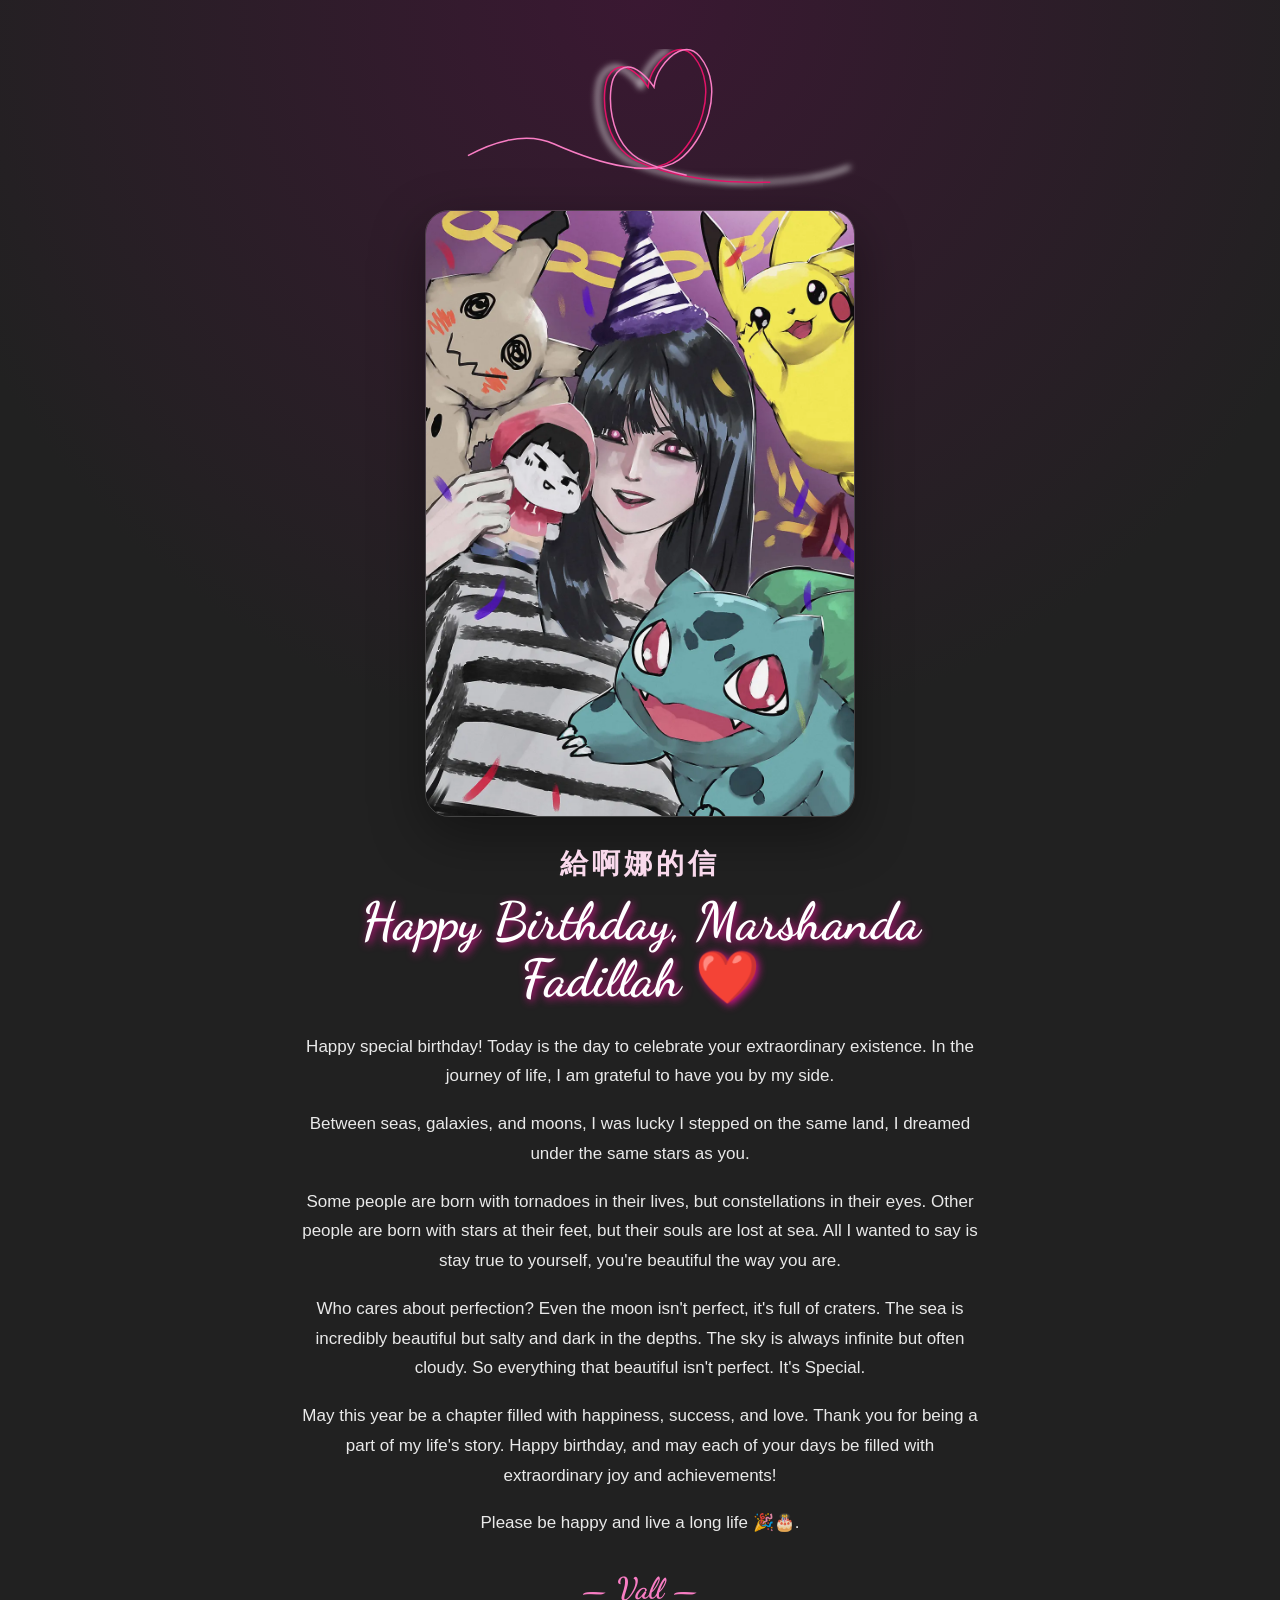
==== Birthday.html @ 4452c859 "Add files via upload Publish 給啊娜的信" ====
<!DOCTYPE html>
<html lang="en">
  <head>
    <meta charset="UTF-8" />
    <meta name="viewport" content="width=device-width, initial-scale=1" />
    <meta name="theme-color" content="#212121" />
    <meta
      name="description"
      content="A special birthday message for Marshanda Fadillah."
    />
    <title>給啊娜的信</title>
    <link rel="stylesheet" href="text.css" />
  </head>
  <body>
    <main class="loading">
      <svg aria-hidden="true" version="1.1" id="Layer_1" xmlns="http://www.w3.org/2000/svg" x="0px" y="0px" width="500" height="200" viewBox="0 0 334 120">
        <filter id="blur-filter" x="-1" y="0" width="200" height="200">
          <feGaussianBlur in="SourceGraphic" stdDeviation="2" />
        </filter>
        <path
          class="linear-1"
          fill="none"
          stroke="#E21393"
          stroke-miterlimit="10"
          d="M31.333,90c0,0,38-29.333,69.333-15.333S167.333,97.333,184,85.333
  s31.638-47.49,14-69c-8.615-10.506-19.829-1.669-26,7.667c-3.619,5.474-4.667,12.667-4.667,12.667S151.637,12.315,141,29.333
  c-5,8-5.667,45.333,19.333,57C204.574,106.979,286.928,102.42,310,88"
        />
        <path
          class="linear-1"
          fill="none"
          stroke="#F97DC4"
          stroke-miterlimit="10"
          d="M32.333,90c0,0,38-29.333,69.333-15.333S168.333,97.333,185,85.333
  s31.638-47.49,14-69c-8.615-10.506-19.829-1.669-26,7.667c-3.619,5.474-4.667,12.667-4.667,12.667S152.637,12.315,142,29.333
  c-5,8-5.667,45.333,19.333,57C205.574,106.979,287.928,102.42,311,88"
        />
        <path
          class="linear-3"
          fill="none"
          stroke="#E21367"
          stroke-miterlimit="10"
          d="M36.333,90c0,0,38-29.333,69.333-15.333S172.333,97.333,189,85.333
  s31.638-47.49,14-69c-8.615-10.506-19.829-1.669-26,7.667c-3.619,5.474-4.667,12.667-4.667,12.667S156.637,12.315,146,29.333
  c-5,8-5.667,45.333,19.333,57C209.574,106.979,291.928,102.42,315,88"
        />
        <path
          class="linear-4"
          fill="none"
          stroke="#F97DC4"
          stroke-miterlimit="10"
          d="M40.333,90c0,0,38-29.333,69.333-15.333S176.333,97.333,193,85.333
  s31.638-47.49,14-69c-8.615-10.506-19.829-1.669-26,7.667c-3.619,5.474-4.667,12.667-4.667,12.667S160.637,12.315,150,29.333
  c-5,8-5.667,45.333,19.333,57C213.574,106.979,295.928,102.42,319,88"
        />
      </svg>
      <img
        src="Illustration.webp"
        width="990"
        height="1400"
        alt="Birthday illustration with Pokémon characters"
      />
      <p class="project-title" lang="zh-Hant">給啊娜的信</p>
      <h1>Happy Birthday, Marshanda Fadillah ❤️</h1>
      <article class="message">
        <p>Happy special birthday! Today is the day to celebrate your extraordinary existence. In the journey of life, I am grateful to have you by my side.</p>
        <p>Between seas, galaxies, and moons, I was lucky I stepped on the same land, I dreamed under the same stars as you.</p>
        <p>Some people are born with tornadoes in their lives, but constellations in their eyes. Other people are born with stars at their feet, but their souls are lost at sea. All I wanted to say is stay true to yourself, you're beautiful the way you are.</p>
        <p>Who cares about perfection? Even the moon isn't perfect, it's full of craters. The sea is incredibly beautiful but salty and dark in the depths. The sky is always infinite but often cloudy. So everything that beautiful isn't perfect. It's Special.</p>
        <p>May this year be a chapter filled with happiness, success, and love. Thank you for being a part of my life's story. Happy birthday, and may each of your days be filled with extraordinary joy and achievements!</p>
        <p>Please be happy and live a long life 🎉🎂.</p>
      </article>
      <h3>— Vall —</h3>
    </main>
  </body>
</html>
---- text.css ----
@import url("https://fonts.googleapis.com/css2?family=Dancing+Script:wght@600;700&display=swap");

:root {
  color-scheme: dark;
}

* {
  box-sizing: border-box;
}

body {
  min-height: 100vh;
  margin: 0;
  background: radial-gradient(circle at top, #3a1832 0%, #212121 42%);
  color: #fff;
  font-family: Arial, sans-serif;
  text-align: center;
}

.loading {
  width: 100%;
  max-width: 760px;
  margin: 0 auto;
  padding: 22px 22px 48px;
}

.loading svg {
  display: block;
  width: min(100%, 500px);
  height: auto;
  margin: 0 auto -12px;
}

.loading .linear-1 {
  stroke-dasharray: 281;
  animation: dash 6s infinite linear forwards;
}

.loading .linear-2 {
  stroke-dasharray: 300;
  animation: dash 5s infinite linear forwards;
}

.loading .linear-3 {
  stroke-dasharray: 340;
  animation: dash 4s infinite linear forwards;
}

.loading .linear-4 {
  stroke-dasharray: 400;
  animation: dash 3s infinite linear forwards;
}

svg path.linear-1 {
  stroke: #fff;
  filter: url(#blur-filter);
}

@keyframes dash {
  from {
    stroke-dashoffset: 814;
  }
  to {
    stroke-dashoffset: -814;
  }
}

img {
  display: block;
  width: min(78vw, 430px);
  height: auto;
  margin: 0 auto 28px;
  border: 1px solid rgba(255, 255, 255, 0.16);
  border-radius: 24px;
  box-shadow: 0 18px 54px rgba(0, 0, 0, 0.38);
}

h1,
h3 {
  font-family: "Dancing Script", cursive;
}

.project-title {
  margin: 0 0 10px;
  color: #f9d9ec;
  font-family: Georgia, "Times New Roman", serif;
  font-size: clamp(20px, 4vw, 28px);
  font-weight: 700;
  letter-spacing: 0.15em;
}

h1 {
  margin: 0 0 24px;
  font-size: clamp(32px, 6vw, 52px);
  line-height: 1.1;
  text-shadow: 2px 2px 8px #e21393;
}

.message {
  max-width: 680px;
  margin: 0 auto;
  color: rgba(255, 255, 255, 0.9);
  font-size: clamp(15px, 2.5vw, 17px);
  line-height: 1.75;
}

.message p {
  margin: 0 0 18px;
}

h3 {
  margin: 32px 0 0;
  color: #f97dc4;
  font-size: 30px;
}

@media (max-width: 520px) {
  .loading {
    padding-right: 16px;
    padding-left: 16px;
  }

  img {
    width: min(88vw, 430px);
    border-radius: 18px;
  }
}

@media (prefers-reduced-motion: reduce) {
  .loading path {
    animation: none !important;
  }
}
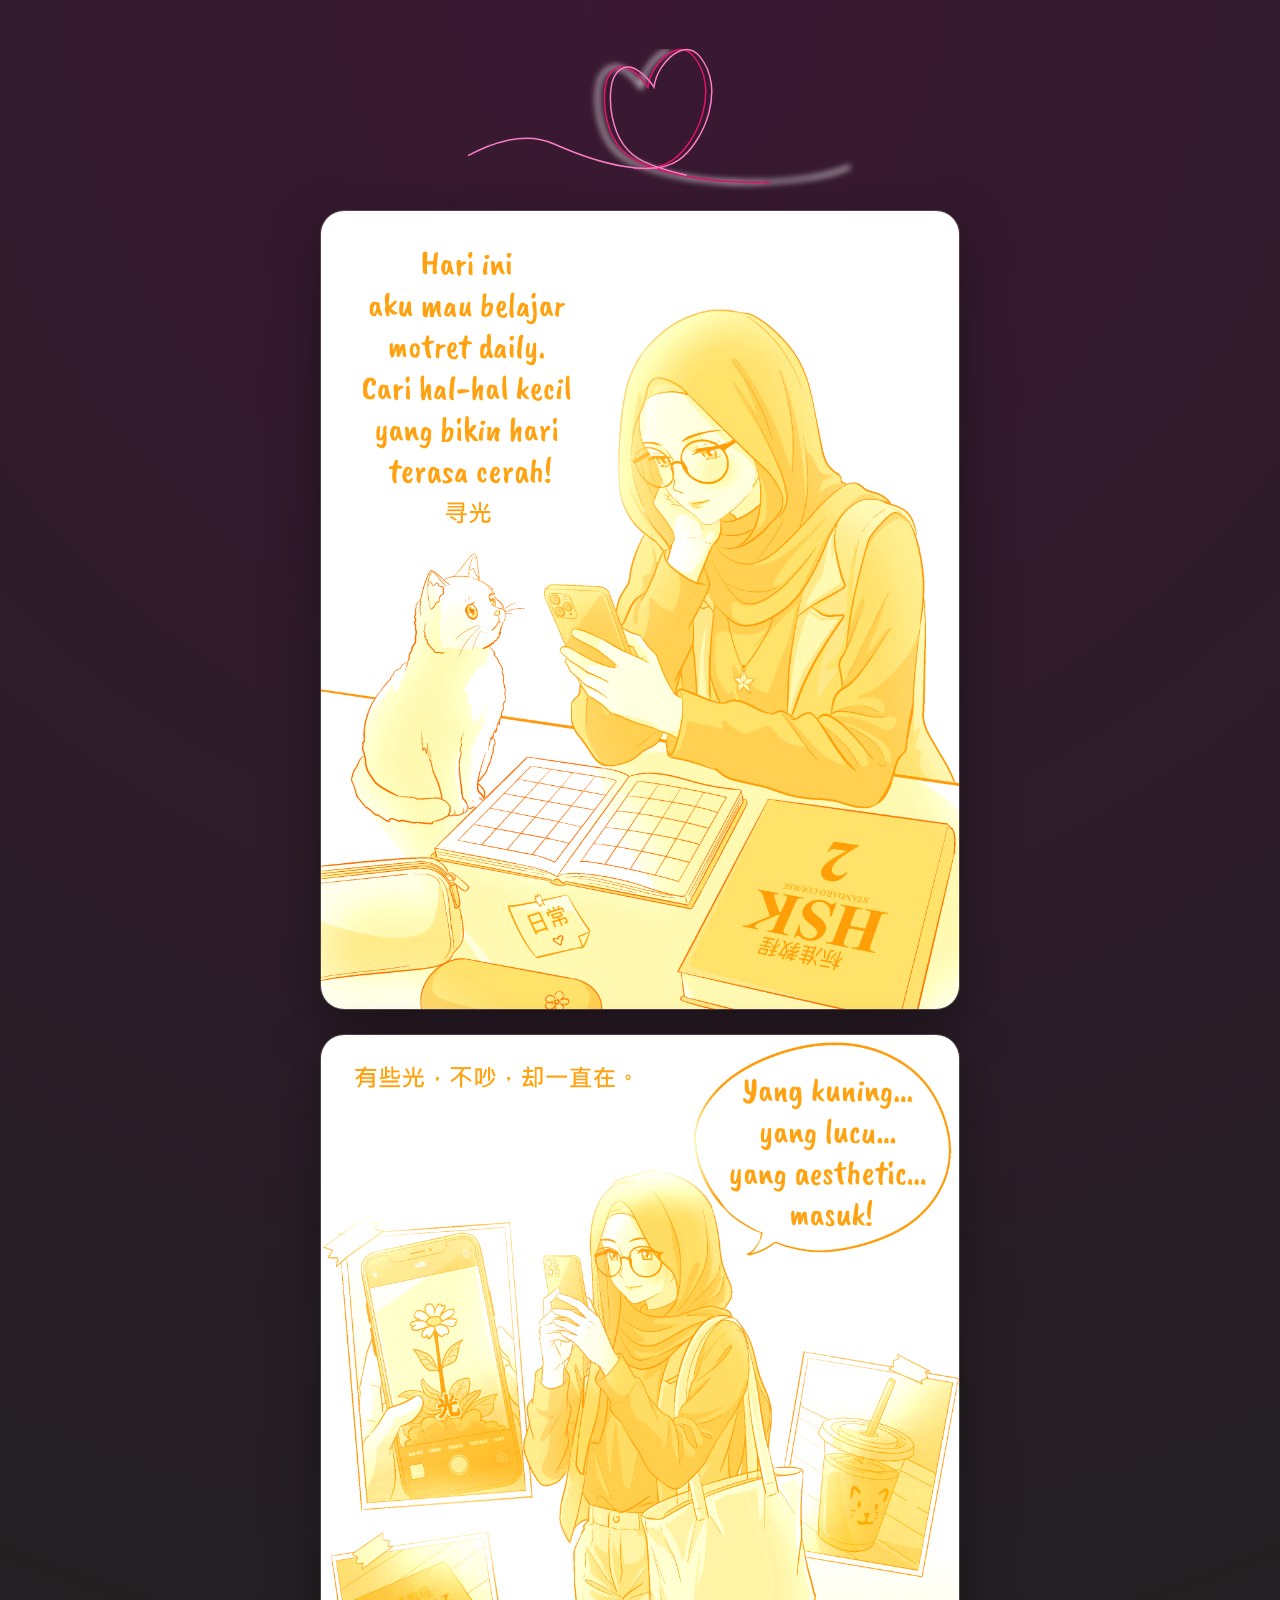
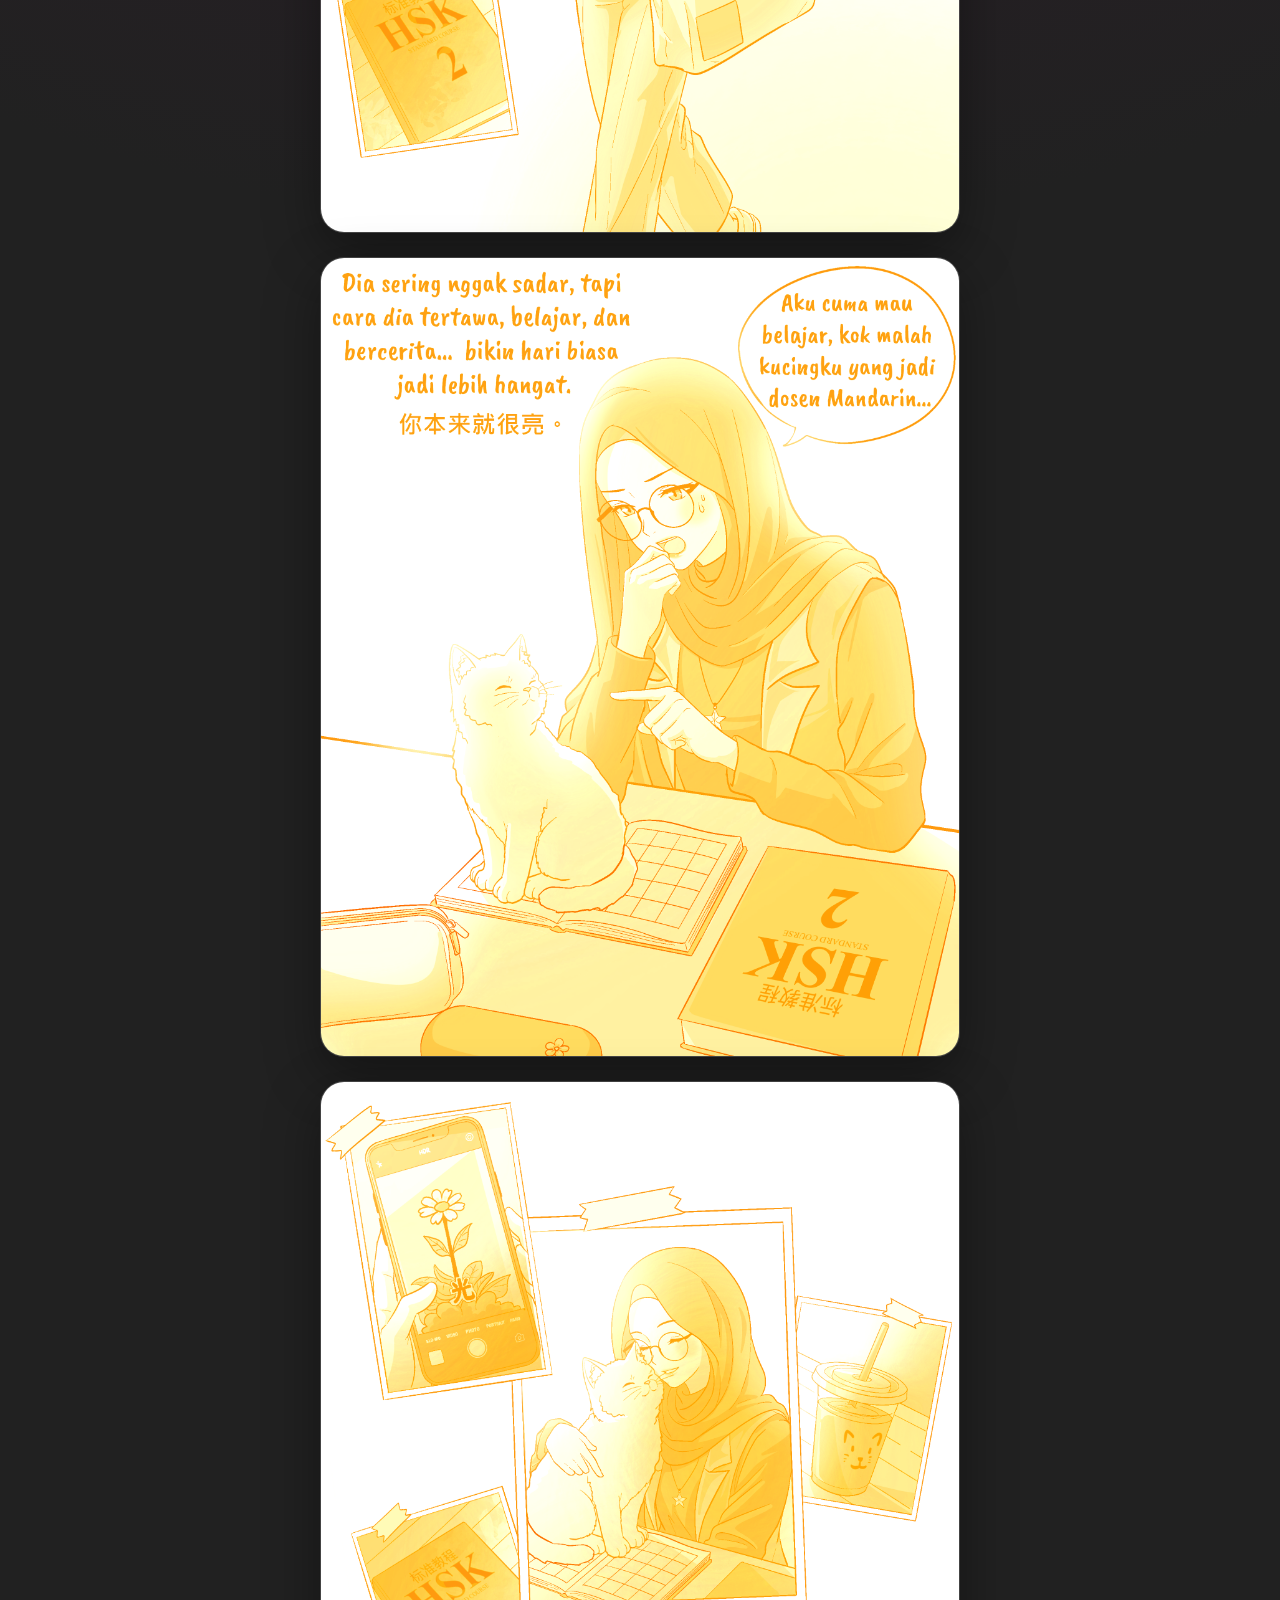
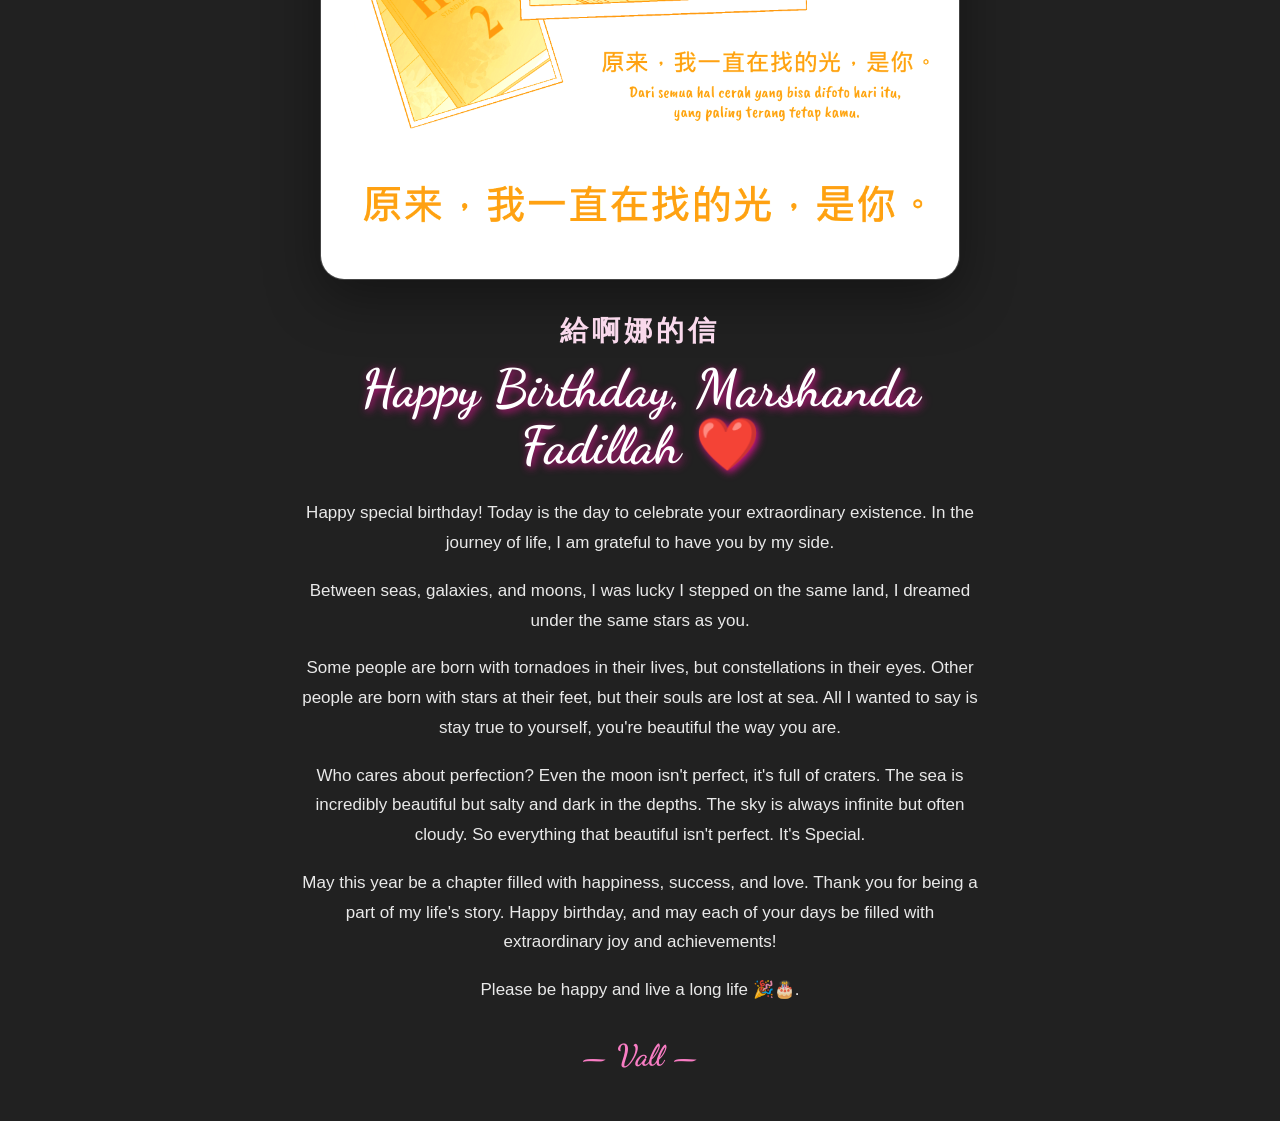
==== commit edaefc3e: "Ganti ilustrasi dengan empat panel komik" ====
--- a/Birthday.html
+++ b/Birthday.html
@@ -54,12 +54,44 @@
   c-5,8-5.667,45.333,19.333,57C213.574,106.979,295.928,102.42,319,88"
         />
       </svg>
-      <img
-        src="Illustration.webp"
-        width="990"
-        height="1400"
-        alt="Birthday illustration with Pokémon characters"
-      />
+      <section class="comic-panels" aria-label="Komik empat panel">
+        <img
+          class="comic-panel"
+          src="panel-1.png"
+          width="2048"
+          height="2560"
+          alt="Panel 1 dari 4"
+          fetchpriority="high"
+          decoding="async"
+        />
+        <img
+          class="comic-panel"
+          src="panel-2.png"
+          width="2048"
+          height="2560"
+          alt="Panel 2 dari 4"
+          loading="lazy"
+          decoding="async"
+        />
+        <img
+          class="comic-panel"
+          src="panel-3.png"
+          width="2048"
+          height="2560"
+          alt="Panel 3 dari 4"
+          loading="lazy"
+          decoding="async"
+        />
+        <img
+          class="comic-panel"
+          src="panel-4.png"
+          width="2048"
+          height="2560"
+          alt="Panel 4 dari 4"
+          loading="lazy"
+          decoding="async"
+        />
+      </section>
       <p class="project-title" lang="zh-Hant">給啊娜的信</p>
       <h1>Happy Birthday, Marshanda Fadillah ❤️</h1>
       <article class="message">
--- a/text.css
+++ b/text.css
@@ -65,11 +65,18 @@
   }
 }
 
-img {
+.comic-panels {
+  display: grid;
+  gap: 24px;
+  width: min(100%, 640px);
+  margin: 0 auto 32px;
+}
+
+.comic-panel {
   display: block;
-  width: min(78vw, 430px);
+  width: 100%;
   height: auto;
-  margin: 0 auto 28px;
+  margin: 0;
   border: 1px solid rgba(255, 255, 255, 0.16);
   border-radius: 24px;
   box-shadow: 0 18px 54px rgba(0, 0, 0, 0.38);
@@ -120,8 +127,11 @@
     padding-left: 16px;
   }
 
-  img {
-    width: min(88vw, 430px);
+  .comic-panels {
+    gap: 16px;
+  }
+
+  .comic-panel {
     border-radius: 18px;
   }
 }
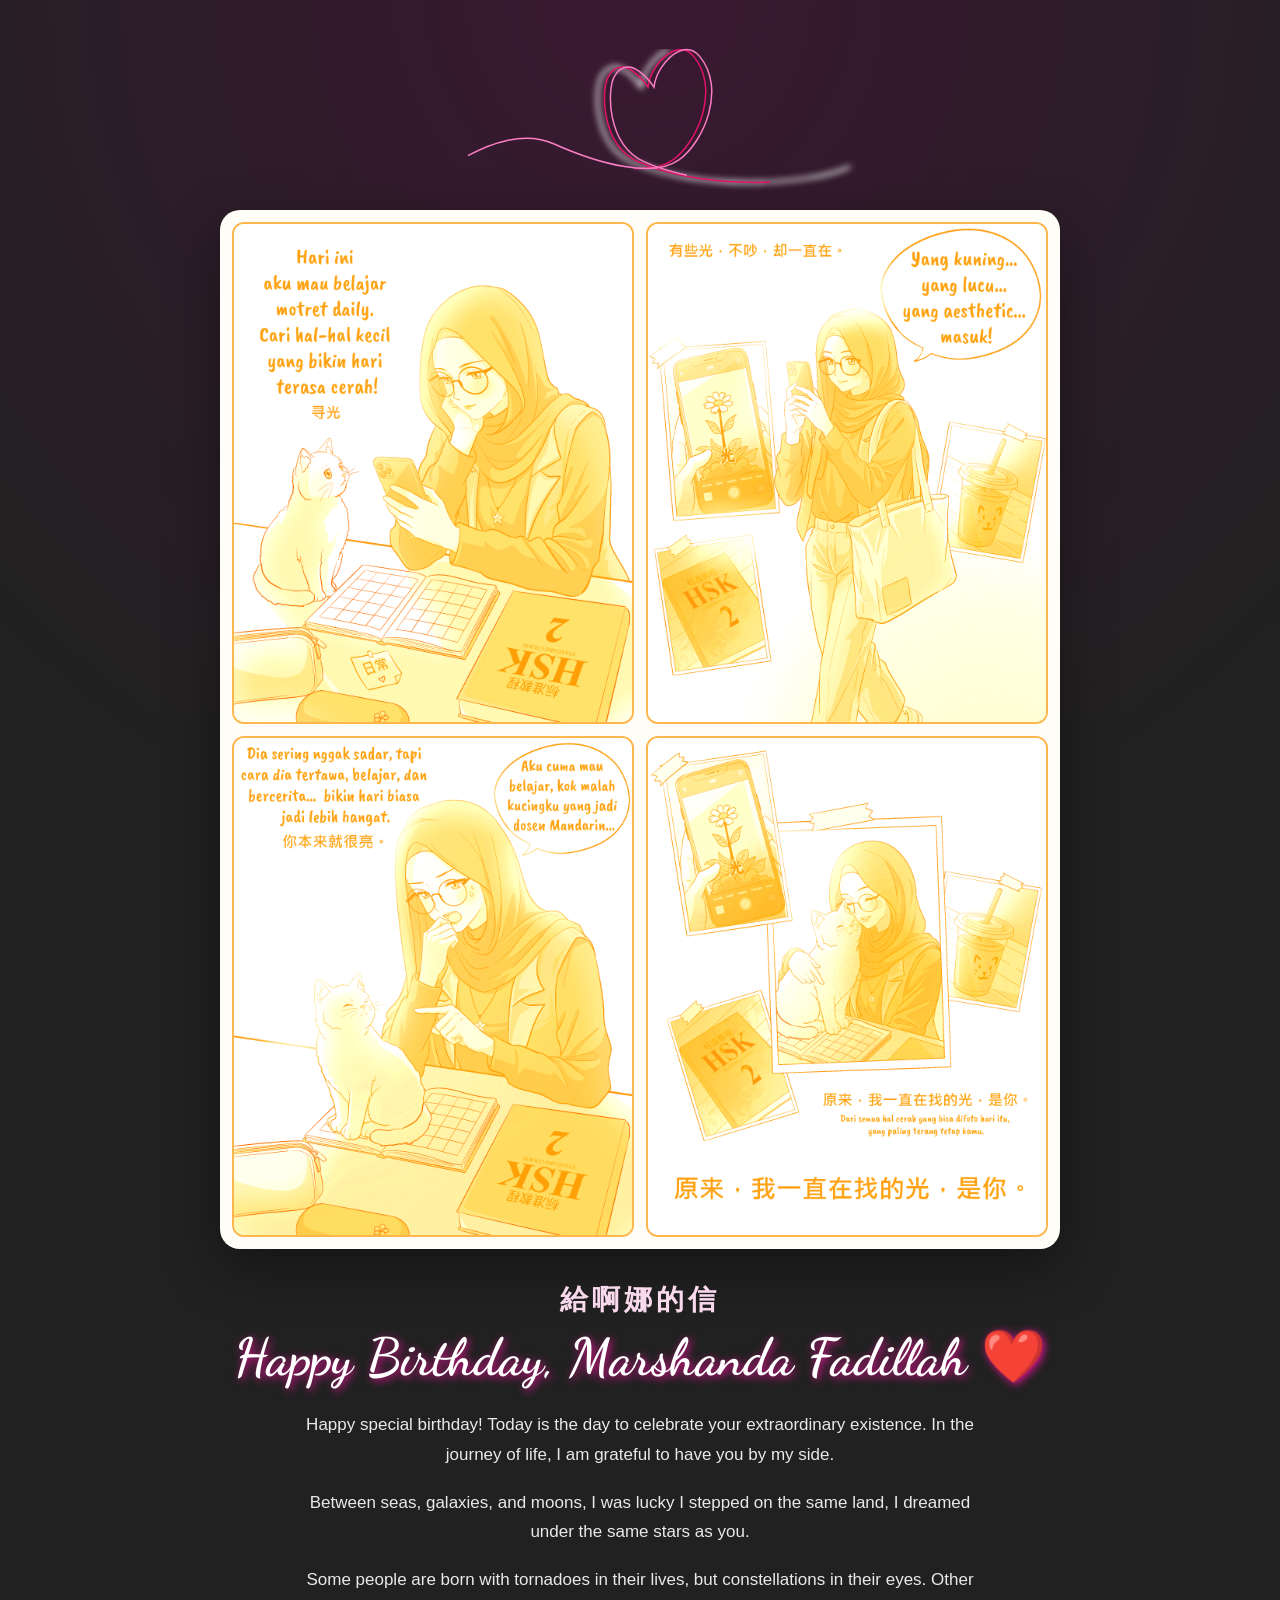
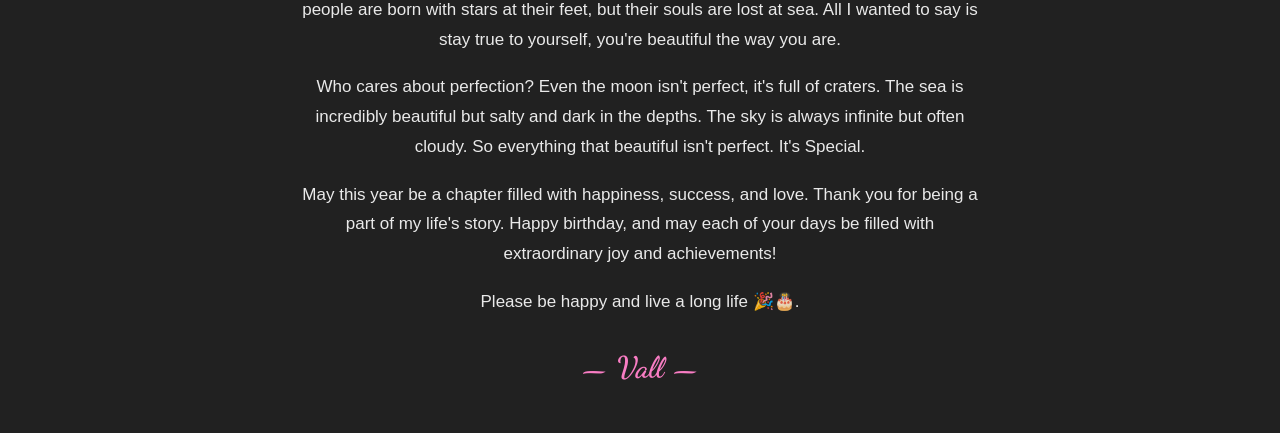
==== commit b4884c4a: "Segarkan cache stylesheet komik" ====
--- a/Birthday.html
+++ b/Birthday.html
@@ -9,7 +9,7 @@
       content="A special birthday message for Marshanda Fadillah."
     />
     <title>給啊娜的信</title>
-    <link rel="stylesheet" href="text.css" />
+    <link rel="stylesheet" href="text.css?v=20260722-2" />
   </head>
   <body>
     <main class="loading">
--- a/text.css
+++ b/text.css
@@ -19,7 +19,7 @@
 
 .loading {
   width: 100%;
-  max-width: 760px;
+  max-width: 960px;
   margin: 0 auto;
   padding: 22px 22px 48px;
 }
@@ -67,9 +67,14 @@
 
 .comic-panels {
   display: grid;
-  gap: 24px;
-  width: min(100%, 640px);
+  grid-template-columns: repeat(2, minmax(0, 1fr));
+  gap: 12px;
+  width: min(100%, 840px);
   margin: 0 auto 32px;
+  padding: 12px;
+  border-radius: 20px;
+  background: #fffdf7;
+  box-shadow: 0 18px 54px rgba(0, 0, 0, 0.38);
 }
 
 .comic-panel {
@@ -77,9 +82,8 @@
   width: 100%;
   height: auto;
   margin: 0;
-  border: 1px solid rgba(255, 255, 255, 0.16);
-  border-radius: 24px;
-  box-shadow: 0 18px 54px rgba(0, 0, 0, 0.38);
+  border: 2px solid rgba(255, 156, 10, 0.72);
+  border-radius: 12px;
 }
 
 h1,
@@ -128,11 +132,14 @@
   }
 
   .comic-panels {
-    gap: 16px;
+    gap: 6px;
+    padding: 6px;
+    border-radius: 12px;
   }
 
   .comic-panel {
-    border-radius: 18px;
+    border-width: 1px;
+    border-radius: 6px;
   }
 }
 
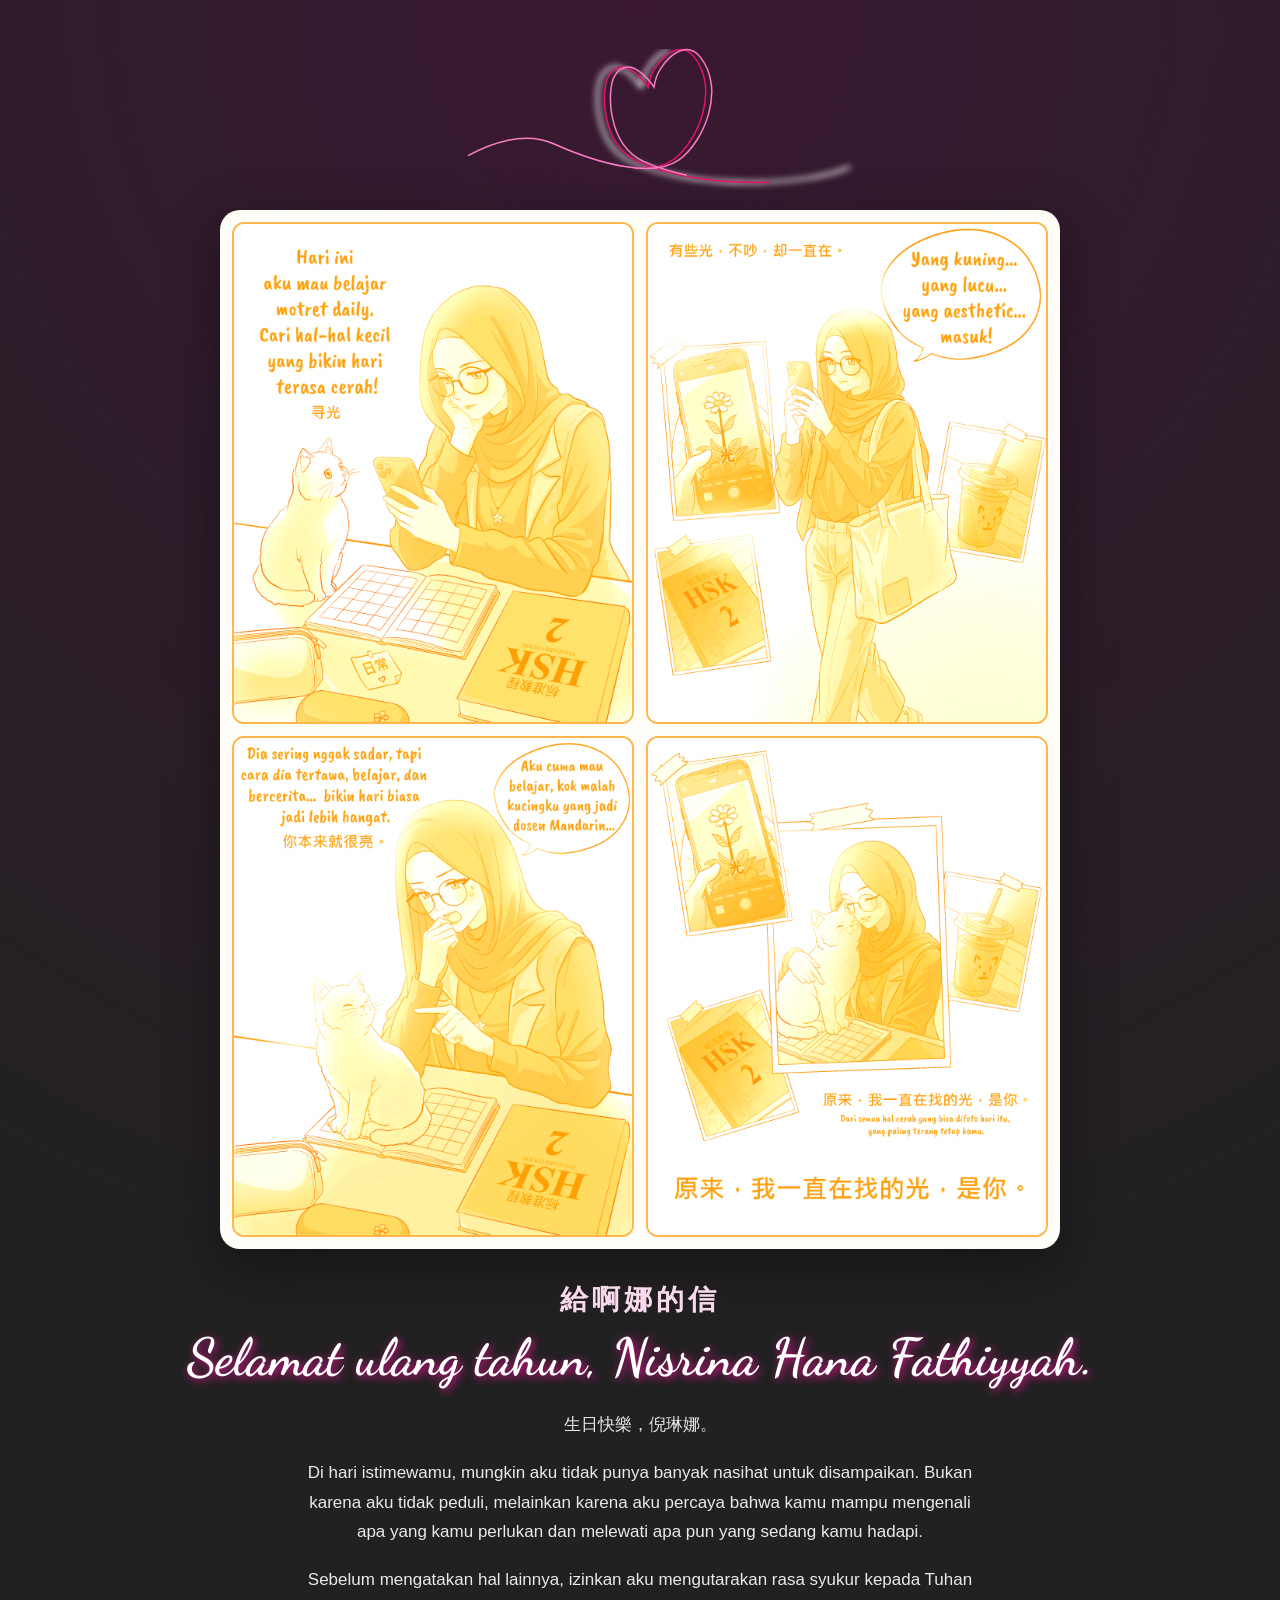
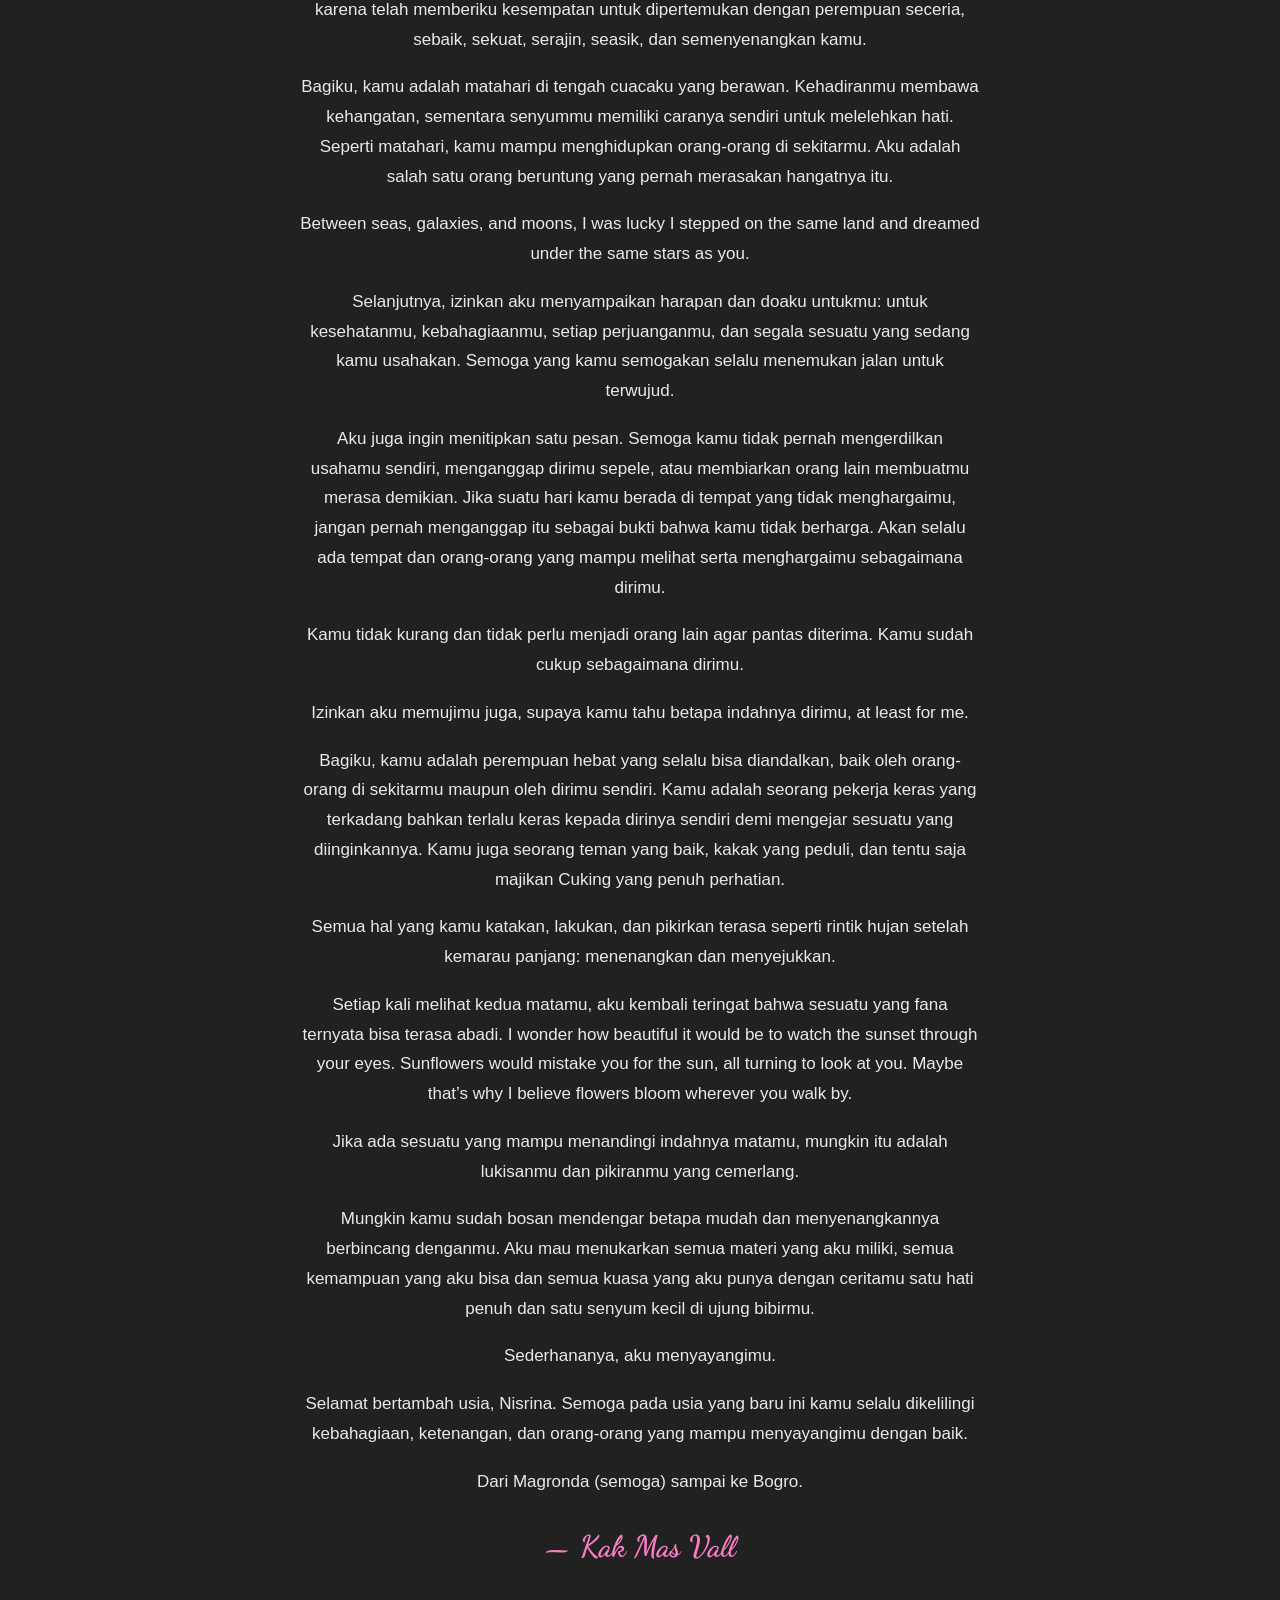
==== commit c612aa78: "Ganti isi surat untuk Nisrina" ====
--- a/Birthday.html
+++ b/Birthday.html
@@ -1,12 +1,12 @@
 <!DOCTYPE html>
-<html lang="en">
+<html lang="id">
   <head>
     <meta charset="UTF-8" />
     <meta name="viewport" content="width=device-width, initial-scale=1" />
     <meta name="theme-color" content="#212121" />
     <meta
       name="description"
-      content="A special birthday message for Marshanda Fadillah."
+      content="Surat ulang tahun untuk Nisrina Hana Fathiyyah."
     />
     <title>給啊娜的信</title>
     <link rel="stylesheet" href="text.css?v=20260722-2" />
@@ -93,16 +93,27 @@
         />
       </section>
       <p class="project-title" lang="zh-Hant">給啊娜的信</p>
-      <h1>Happy Birthday, Marshanda Fadillah ❤️</h1>
+      <h1>Selamat ulang tahun, Nisrina Hana Fathiyyah.</h1>
       <article class="message">
-        <p>Happy special birthday! Today is the day to celebrate your extraordinary existence. In the journey of life, I am grateful to have you by my side.</p>
-        <p>Between seas, galaxies, and moons, I was lucky I stepped on the same land, I dreamed under the same stars as you.</p>
-        <p>Some people are born with tornadoes in their lives, but constellations in their eyes. Other people are born with stars at their feet, but their souls are lost at sea. All I wanted to say is stay true to yourself, you're beautiful the way you are.</p>
-        <p>Who cares about perfection? Even the moon isn't perfect, it's full of craters. The sea is incredibly beautiful but salty and dark in the depths. The sky is always infinite but often cloudy. So everything that beautiful isn't perfect. It's Special.</p>
-        <p>May this year be a chapter filled with happiness, success, and love. Thank you for being a part of my life's story. Happy birthday, and may each of your days be filled with extraordinary joy and achievements!</p>
-        <p>Please be happy and live a long life 🎉🎂.</p>
+        <p lang="zh-Hant">生日快樂，倪琳娜。</p>
+        <p>Di hari istimewamu, mungkin aku tidak punya banyak nasihat untuk disampaikan. Bukan karena aku tidak peduli, melainkan karena aku percaya bahwa kamu mampu mengenali apa yang kamu perlukan dan melewati apa pun yang sedang kamu hadapi.</p>
+        <p>Sebelum mengatakan hal lainnya, izinkan aku mengutarakan rasa syukur kepada Tuhan karena telah memberiku kesempatan untuk dipertemukan dengan perempuan seceria, sebaik, sekuat, serajin, seasik, dan semenyenangkan kamu.</p>
+        <p>Bagiku, kamu adalah matahari di tengah cuacaku yang berawan. Kehadiranmu membawa kehangatan, sementara senyummu memiliki caranya sendiri untuk melelehkan hati. Seperti matahari, kamu mampu menghidupkan orang-orang di sekitarmu. Aku adalah salah satu orang beruntung yang pernah merasakan hangatnya itu.</p>
+        <p lang="en">Between seas, galaxies, and moons, I was lucky I stepped on the same land and dreamed under the same stars as you.</p>
+        <p>Selanjutnya, izinkan aku menyampaikan harapan dan doaku untukmu: untuk kesehatanmu, kebahagiaanmu, setiap perjuanganmu, dan segala sesuatu yang sedang kamu usahakan. Semoga yang kamu semogakan selalu menemukan jalan untuk terwujud.</p>
+        <p>Aku juga ingin menitipkan satu pesan. Semoga kamu tidak pernah mengerdilkan usahamu sendiri, menganggap dirimu sepele, atau membiarkan orang lain membuatmu merasa demikian. Jika suatu hari kamu berada di tempat yang tidak menghargaimu, jangan pernah menganggap itu sebagai bukti bahwa kamu tidak berharga. Akan selalu ada tempat dan orang-orang yang mampu melihat serta menghargaimu sebagaimana dirimu.</p>
+        <p>Kamu tidak kurang dan tidak perlu menjadi orang lain agar pantas diterima. Kamu sudah cukup sebagaimana dirimu.</p>
+        <p>Izinkan aku memujimu juga, supaya kamu tahu betapa indahnya dirimu, at least for me.</p>
+        <p>Bagiku, kamu adalah perempuan hebat yang selalu bisa diandalkan, baik oleh orang-orang di sekitarmu maupun oleh dirimu sendiri. Kamu adalah seorang pekerja keras yang terkadang bahkan terlalu keras kepada dirinya sendiri demi mengejar sesuatu yang diinginkannya. Kamu juga seorang teman yang baik, kakak yang peduli, dan tentu saja majikan Cuking yang penuh perhatian.</p>
+        <p>Semua hal yang kamu katakan, lakukan, dan pikirkan terasa seperti rintik hujan setelah kemarau panjang: menenangkan dan menyejukkan.</p>
+        <p>Setiap kali melihat kedua matamu, aku kembali teringat bahwa sesuatu yang fana ternyata bisa terasa abadi. I wonder how beautiful it would be to watch the sunset through your eyes. Sunflowers would mistake you for the sun, all turning to look at you. Maybe that’s why I believe flowers bloom wherever you walk by.</p>
+        <p>Jika ada sesuatu yang mampu menandingi indahnya matamu, mungkin itu adalah lukisanmu dan pikiranmu yang cemerlang.</p>
+        <p>Mungkin kamu sudah bosan mendengar betapa mudah dan menyenangkannya berbincang denganmu. Aku mau menukarkan semua materi yang aku miliki, semua kemampuan yang aku bisa dan semua kuasa yang aku punya dengan ceritamu satu hati penuh dan satu senyum kecil di ujung bibirmu.</p>
+        <p>Sederhananya, aku menyayangimu.</p>
+        <p>Selamat bertambah usia, Nisrina. Semoga pada usia yang baru ini kamu selalu dikelilingi kebahagiaan, ketenangan, dan orang-orang yang mampu menyayangimu dengan baik.</p>
+        <p>Dari Magronda (semoga) sampai ke Bogro.</p>
       </article>
-      <h3>— Vall —</h3>
+      <h3>— Kak Mas Vall</h3>
     </main>
   </body>
 </html>
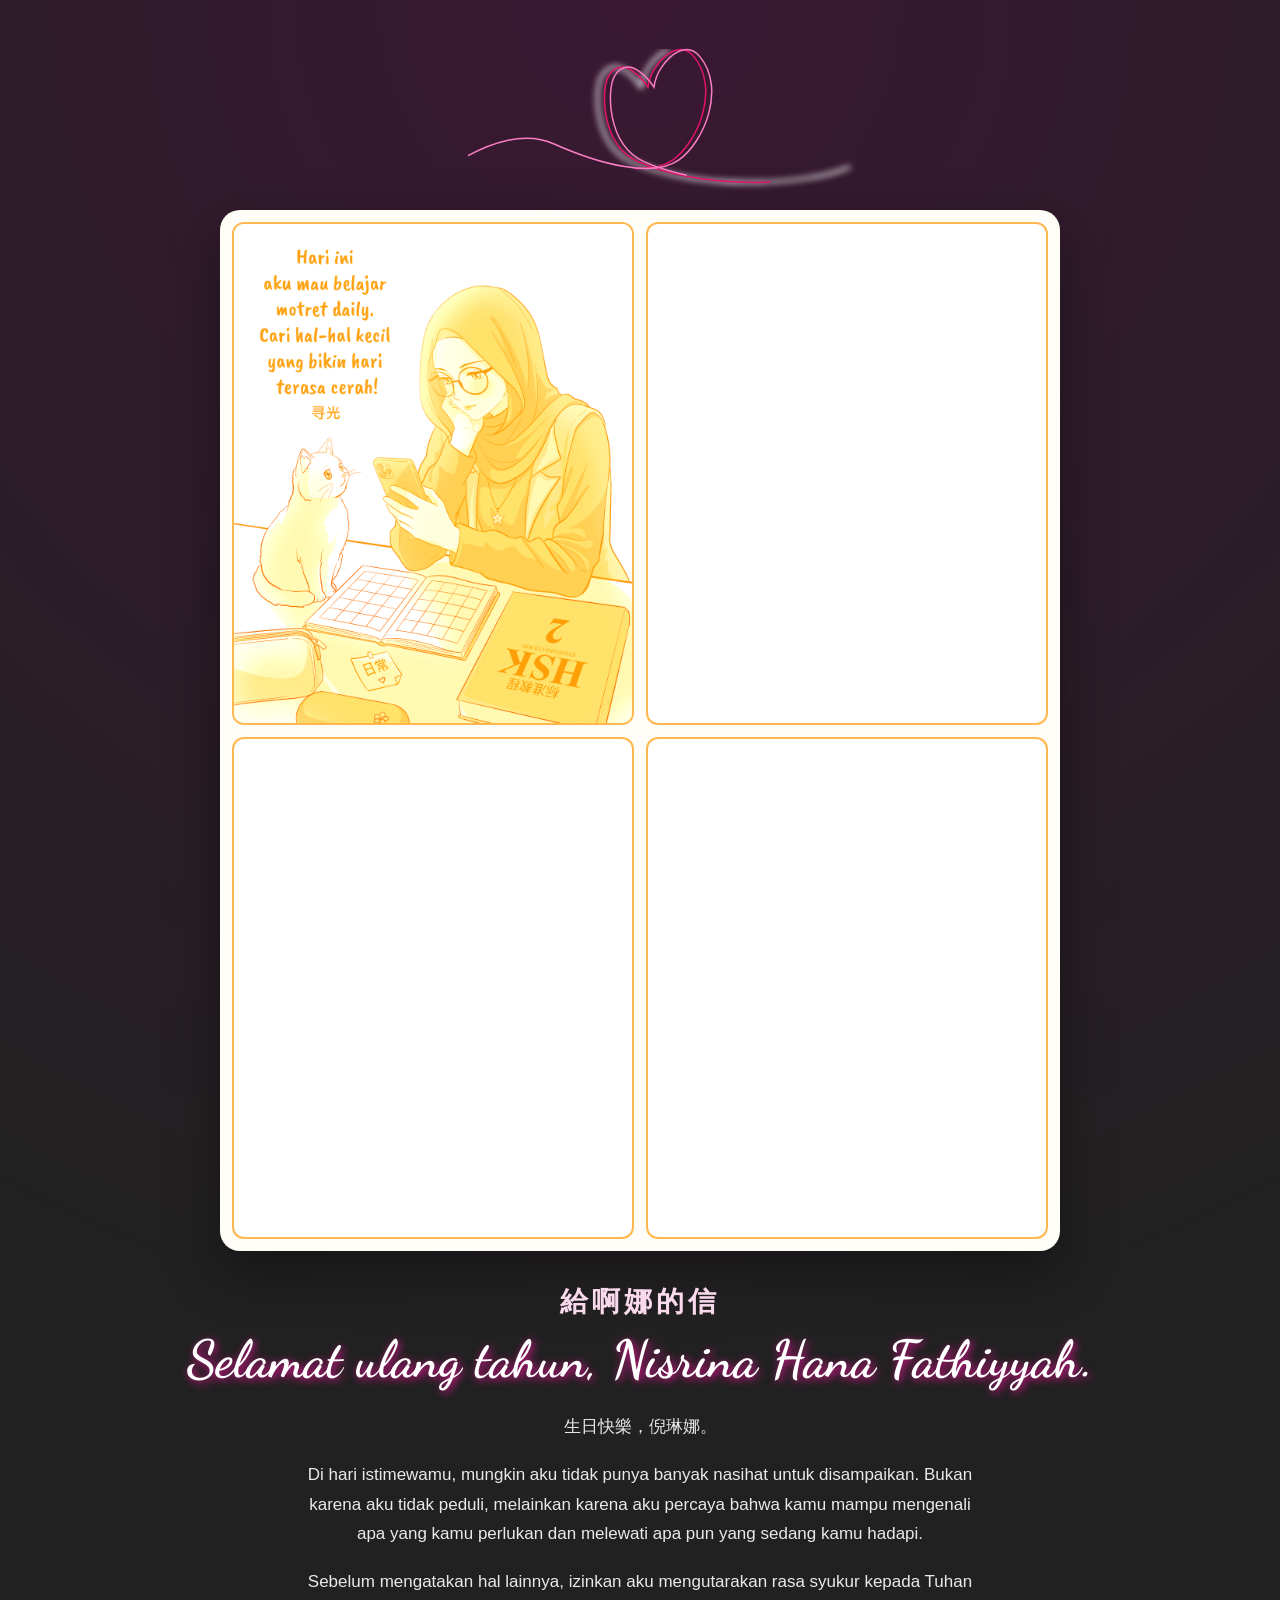
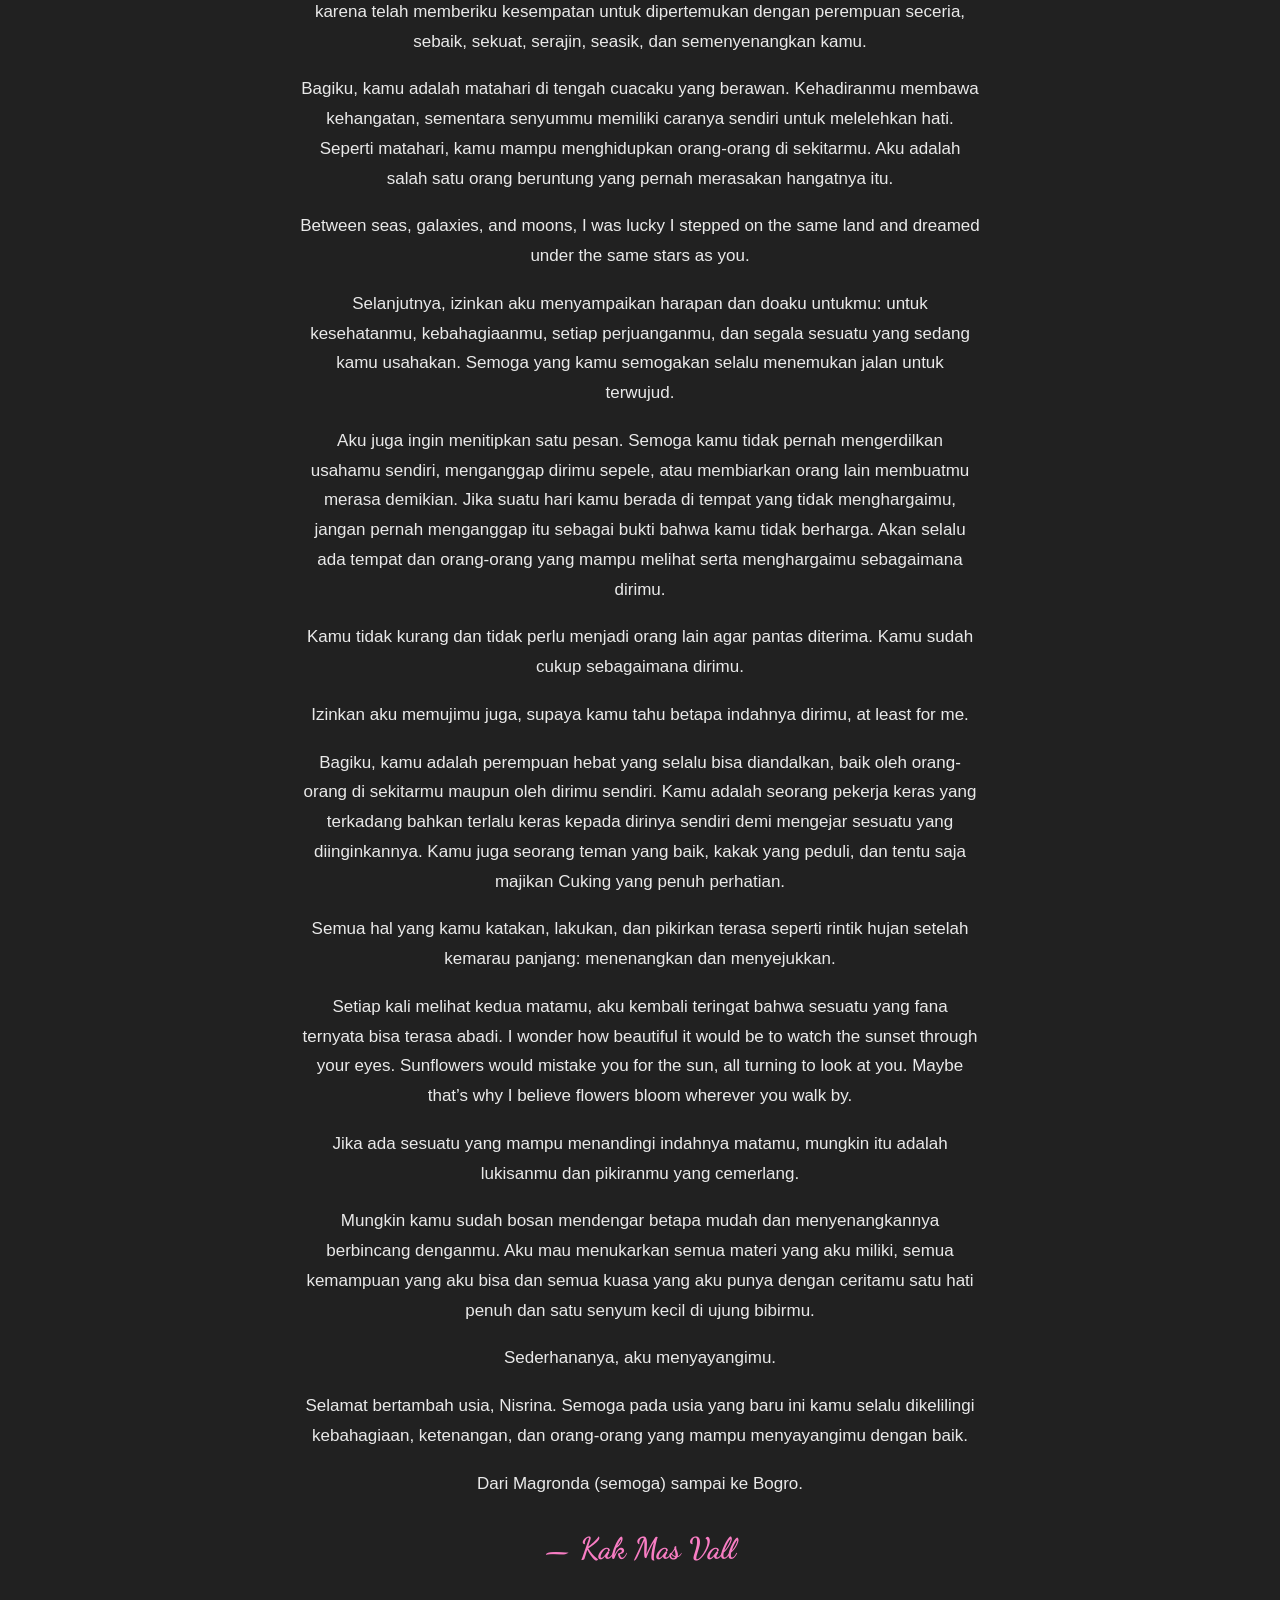
==== commit 35f314ef: "Tambahkan komik bergerak berurutan" ====
--- a/Birthday.html
+++ b/Birthday.html
@@ -9,7 +9,8 @@
       content="Surat ulang tahun untuk Nisrina Hana Fathiyyah."
     />
     <title>給啊娜的信</title>
-    <link rel="stylesheet" href="text.css?v=20260722-2" />
+    <link rel="stylesheet" href="text.css?v=20260722-4" />
+    <script src="birthday.js?v=20260722-2" defer></script>
   </head>
   <body>
     <main class="loading">
@@ -55,42 +56,62 @@
         />
       </svg>
       <section class="comic-panels" aria-label="Komik empat panel">
-        <img
-          class="comic-panel"
-          src="panel-1.png"
-          width="2048"
-          height="2560"
-          alt="Panel 1 dari 4"
-          fetchpriority="high"
-          decoding="async"
-        />
-        <img
-          class="comic-panel"
-          src="panel-2.png"
-          width="2048"
-          height="2560"
-          alt="Panel 2 dari 4"
-          loading="lazy"
-          decoding="async"
-        />
-        <img
-          class="comic-panel"
-          src="panel-3.png"
-          width="2048"
-          height="2560"
-          alt="Panel 3 dari 4"
-          loading="lazy"
-          decoding="async"
-        />
-        <img
-          class="comic-panel"
-          src="panel-4.png"
-          width="2048"
-          height="2560"
-          alt="Panel 4 dari 4"
-          loading="lazy"
-          decoding="async"
-        />
+        <figure class="comic-panel" data-comic-panel role="img" aria-label="Panel 1 dari 4">
+          <img
+            class="comic-panel__fallback"
+            src="panel-1.png"
+            width="2048"
+            height="2560"
+            alt=""
+            fetchpriority="high"
+            decoding="async"
+          />
+          <video class="comic-panel__video" data-comic-video data-loop-start="2.6" muted playsinline preload="auto" aria-hidden="true">
+            <source src="panel-1-animated.mp4" type="video/mp4" />
+          </video>
+        </figure>
+        <figure class="comic-panel" data-comic-panel role="img" aria-label="Panel 2 dari 4">
+          <img
+            class="comic-panel__fallback"
+            src="panel-2.png"
+            width="2048"
+            height="2560"
+            alt=""
+            loading="lazy"
+            decoding="async"
+          />
+          <video class="comic-panel__video" data-comic-video data-loop-start="2.6" muted playsinline preload="metadata" aria-hidden="true">
+            <source src="panel-2-animated.mp4" type="video/mp4" />
+          </video>
+        </figure>
+        <figure class="comic-panel" data-comic-panel role="img" aria-label="Panel 3 dari 4">
+          <img
+            class="comic-panel__fallback"
+            src="panel-3.png"
+            width="2048"
+            height="2560"
+            alt=""
+            loading="lazy"
+            decoding="async"
+          />
+          <video class="comic-panel__video" data-comic-video data-loop-start="2.04" data-sync-duration="5.071733" muted playsinline preload="metadata" aria-hidden="true">
+            <source src="panel-3-animated.mp4" type="video/mp4" />
+          </video>
+        </figure>
+        <figure class="comic-panel" data-comic-panel role="img" aria-label="Panel 4 dari 4">
+          <img
+            class="comic-panel__fallback"
+            src="panel-4.png"
+            width="2048"
+            height="2560"
+            alt=""
+            loading="lazy"
+            decoding="async"
+          />
+          <video class="comic-panel__video" data-comic-video data-loop-start="2.6" muted playsinline preload="metadata" aria-hidden="true">
+            <source src="panel-4-animated.mp4" type="video/mp4" />
+          </video>
+        </figure>
       </section>
       <p class="project-title" lang="zh-Hant">給啊娜的信</p>
       <h1>Selamat ulang tahun, Nisrina Hana Fathiyyah.</h1>
--- a/text.css
+++ b/text.css
@@ -78,12 +78,50 @@
 }
 
 .comic-panel {
+  position: relative;
   display: block;
   width: 100%;
-  height: auto;
   margin: 0;
+  overflow: hidden;
+  aspect-ratio: 4 / 5;
   border: 2px solid rgba(255, 156, 10, 0.72);
   border-radius: 12px;
+  background: #fff;
+}
+
+.comic-panel__fallback,
+.comic-panel__video {
+  display: block;
+  width: 100%;
+  height: 100%;
+  object-fit: cover;
+}
+
+.comic-panel__video {
+  display: none;
+  opacity: 0;
+  transition: opacity 280ms ease;
+}
+
+.comic-motion .comic-panel__fallback {
+  display: none;
+}
+
+.comic-motion .comic-panel__video {
+  display: block;
+}
+
+.comic-motion .comic-panel.is-revealing .comic-panel__video,
+.comic-motion .comic-panel.is-revealed .comic-panel__video {
+  opacity: 1;
+}
+
+.comic-panel.is-fallback .comic-panel__fallback {
+  display: block;
+}
+
+.comic-panel.is-fallback .comic-panel__video {
+  display: none;
 }
 
 h1,
@@ -147,4 +185,12 @@
   .loading path {
     animation: none !important;
   }
+
+  .comic-panel__video {
+    display: none !important;
+  }
+
+  .comic-panel__fallback {
+    display: block !important;
+  }
 }
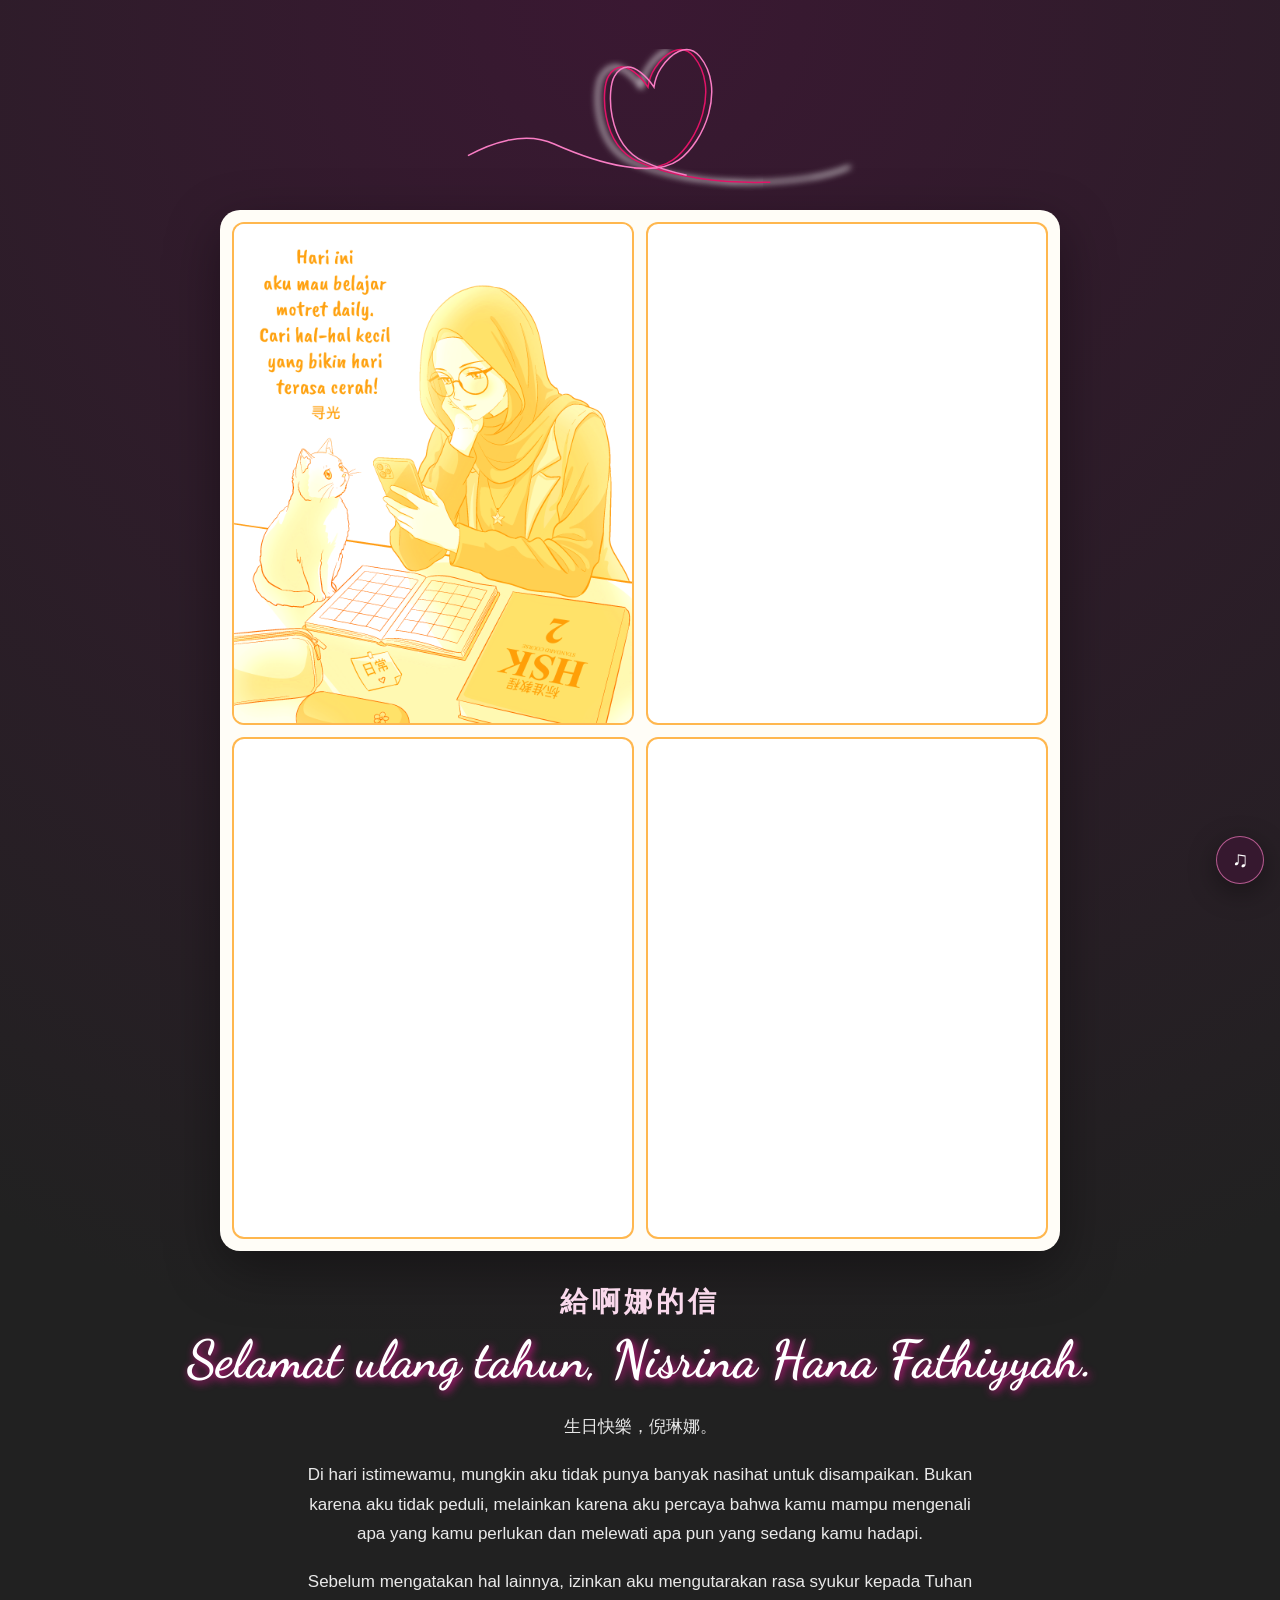
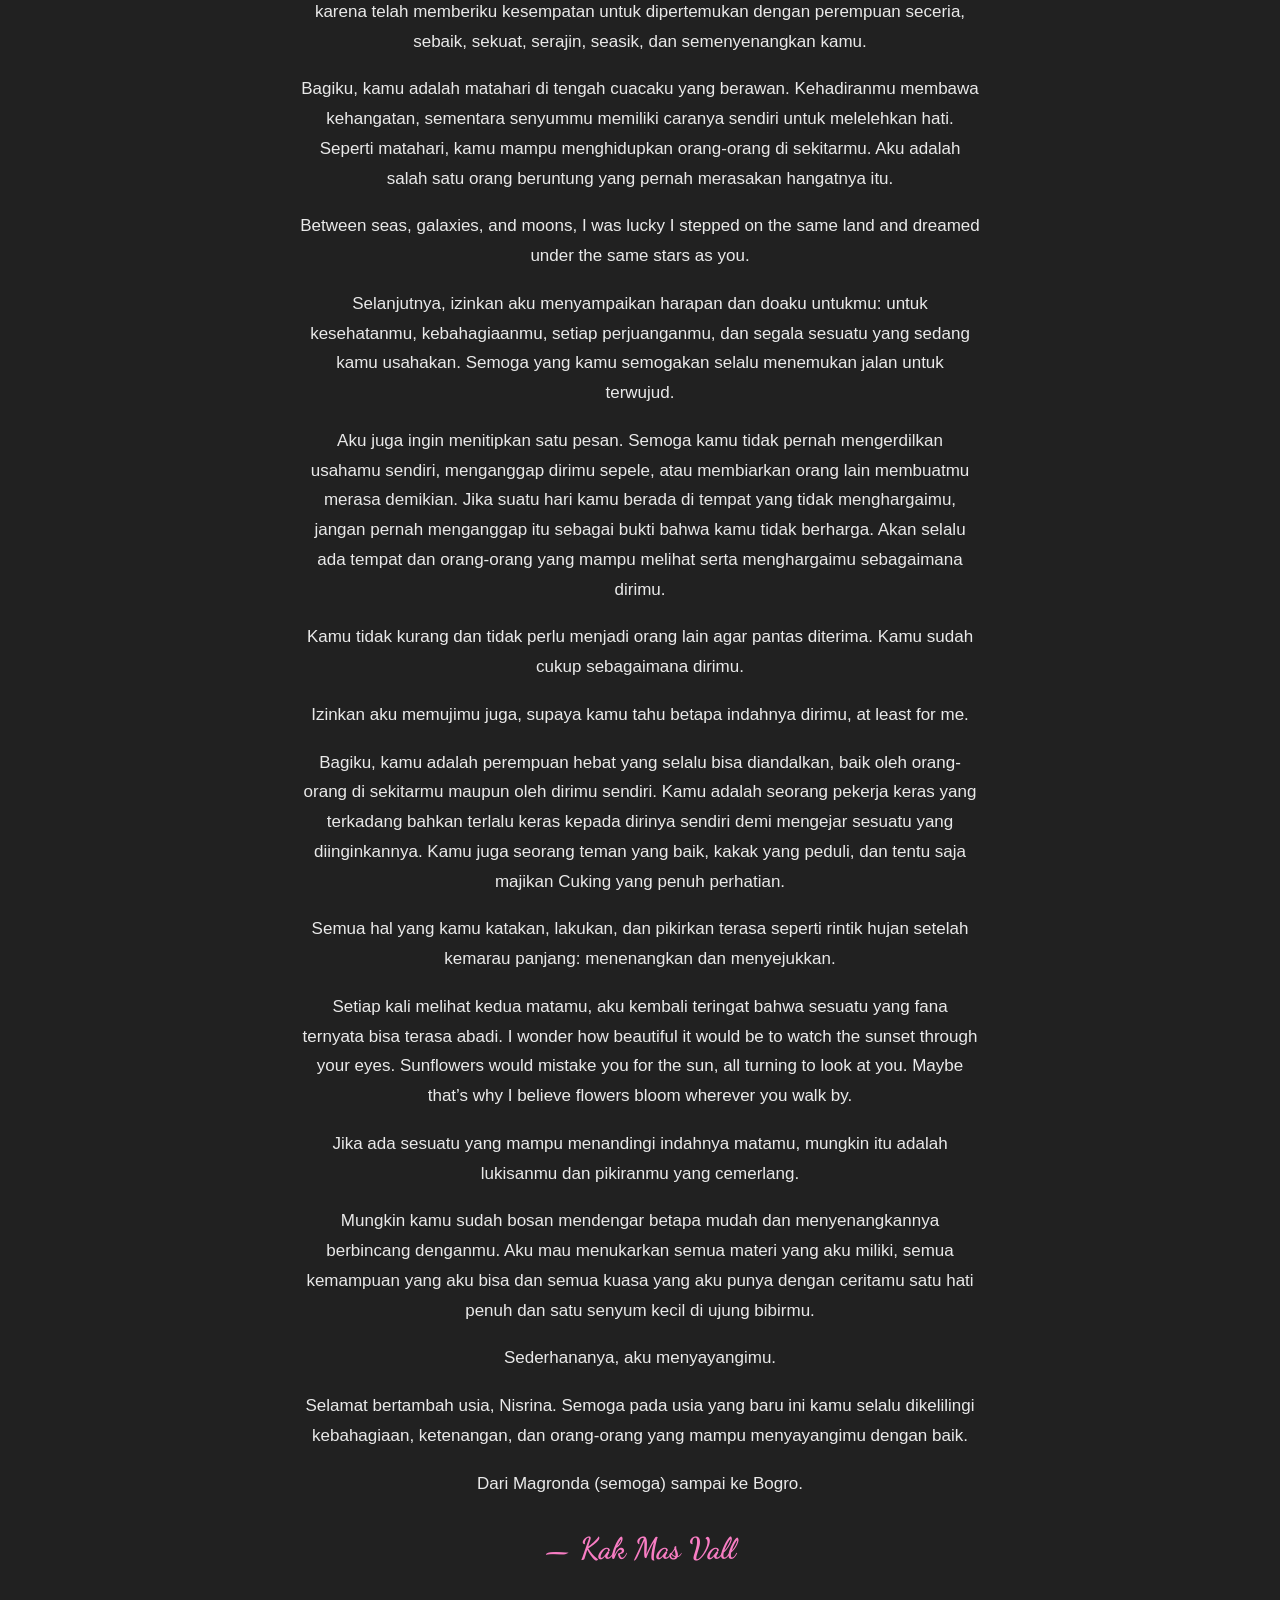
==== commit 1b92b041: "Tambahkan backsound lembut pada halaman surat" ====
--- a/Birthday.html
+++ b/Birthday.html
@@ -9,8 +9,9 @@
       content="Surat ulang tahun untuk Nisrina Hana Fathiyyah."
     />
     <title>給啊娜的信</title>
-    <link rel="stylesheet" href="text.css?v=20260722-4" />
+    <link rel="stylesheet" href="text.css?v=20260722-5" />
     <script src="birthday.js?v=20260722-2" defer></script>
+    <script src="music.js?v=20260722-1" defer></script>
   </head>
   <body>
     <main class="loading">
@@ -136,5 +137,19 @@
       </article>
       <h3>— Kak Mas Vall</h3>
     </main>
+    <audio id="background-music" loop preload="metadata">
+      <source src="the-art-of-chasing-you.mp3" type="audio/mpeg" />
+    </audio>
+    <button
+      class="music-toggle"
+      id="music-toggle"
+      type="button"
+      aria-label="Putar musik latar"
+      aria-pressed="false"
+      title="Putar musik latar"
+      hidden
+    >
+      <span class="music-toggle__icon" aria-hidden="true">♫</span>
+    </button>
   </body>
 </html>
--- a/text.css
+++ b/text.css
@@ -163,6 +163,60 @@
   font-size: 30px;
 }
 
+.music-toggle {
+  position: fixed;
+  right: max(16px, env(safe-area-inset-right));
+  bottom: max(16px, env(safe-area-inset-bottom));
+  z-index: 10;
+  display: grid;
+  width: 48px;
+  height: 48px;
+  padding: 0;
+  place-items: center;
+  border: 1px solid rgba(249, 125, 196, 0.65);
+  border-radius: 50%;
+  background: rgba(58, 24, 50, 0.88);
+  box-shadow: 0 8px 28px rgba(0, 0, 0, 0.38);
+  color: #fff;
+  cursor: pointer;
+  backdrop-filter: blur(8px);
+  transition: transform 180ms ease, background-color 180ms ease;
+}
+
+.music-toggle[hidden] {
+  display: none;
+}
+
+.music-toggle:hover,
+.music-toggle:focus-visible {
+  background: rgba(226, 19, 147, 0.92);
+  transform: translateY(-2px);
+}
+
+.music-toggle:focus-visible {
+  outline: 3px solid rgba(255, 255, 255, 0.9);
+  outline-offset: 3px;
+}
+
+.music-toggle__icon {
+  font-size: 22px;
+  line-height: 1;
+}
+
+.music-toggle.is-playing .music-toggle__icon {
+  animation: music-pulse 1.8s ease-in-out infinite;
+}
+
+@keyframes music-pulse {
+  0%,
+  100% {
+    transform: scale(1);
+  }
+  50% {
+    transform: scale(1.16);
+  }
+}
+
 @media (max-width: 520px) {
   .loading {
     padding-right: 16px;
@@ -193,4 +247,10 @@
   .comic-panel__fallback {
     display: block !important;
   }
-}
+
+  .music-toggle,
+  .music-toggle__icon {
+    animation: none !important;
+    transition: none !important;
+  }
+}
